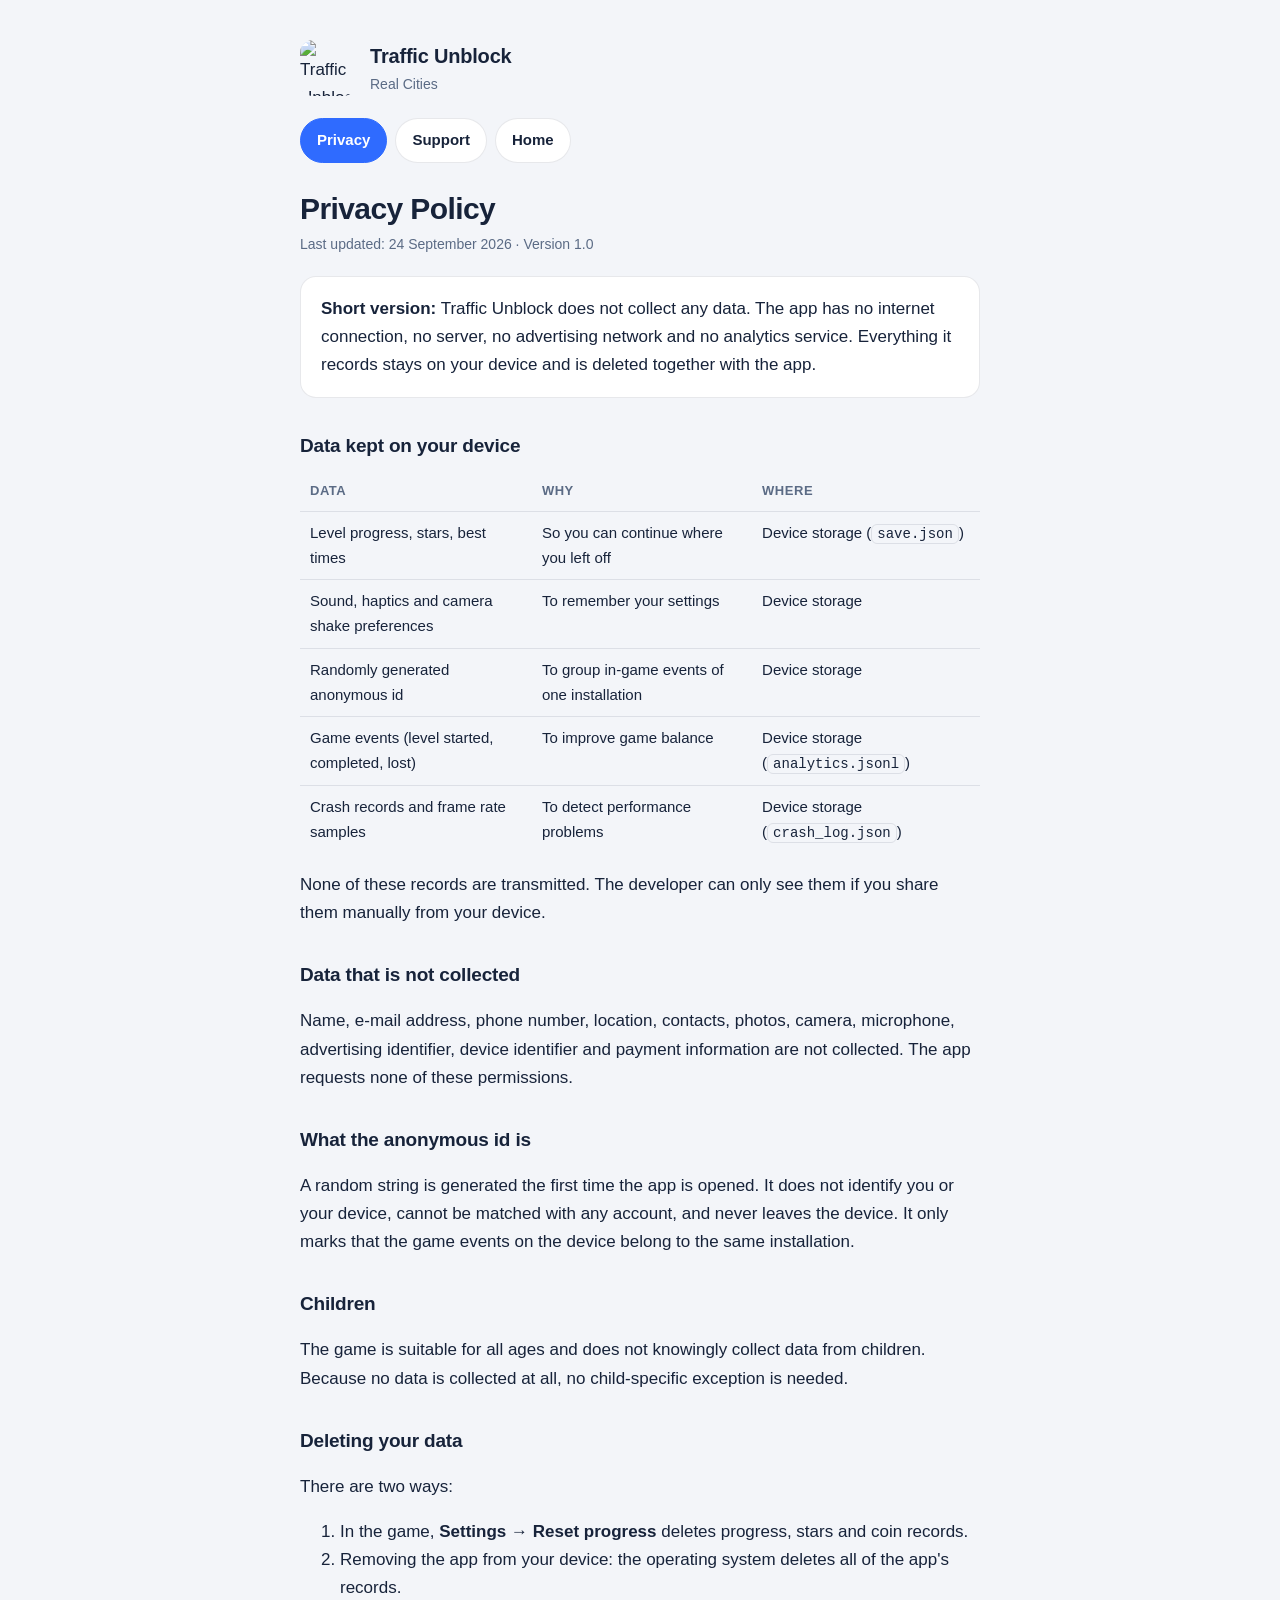
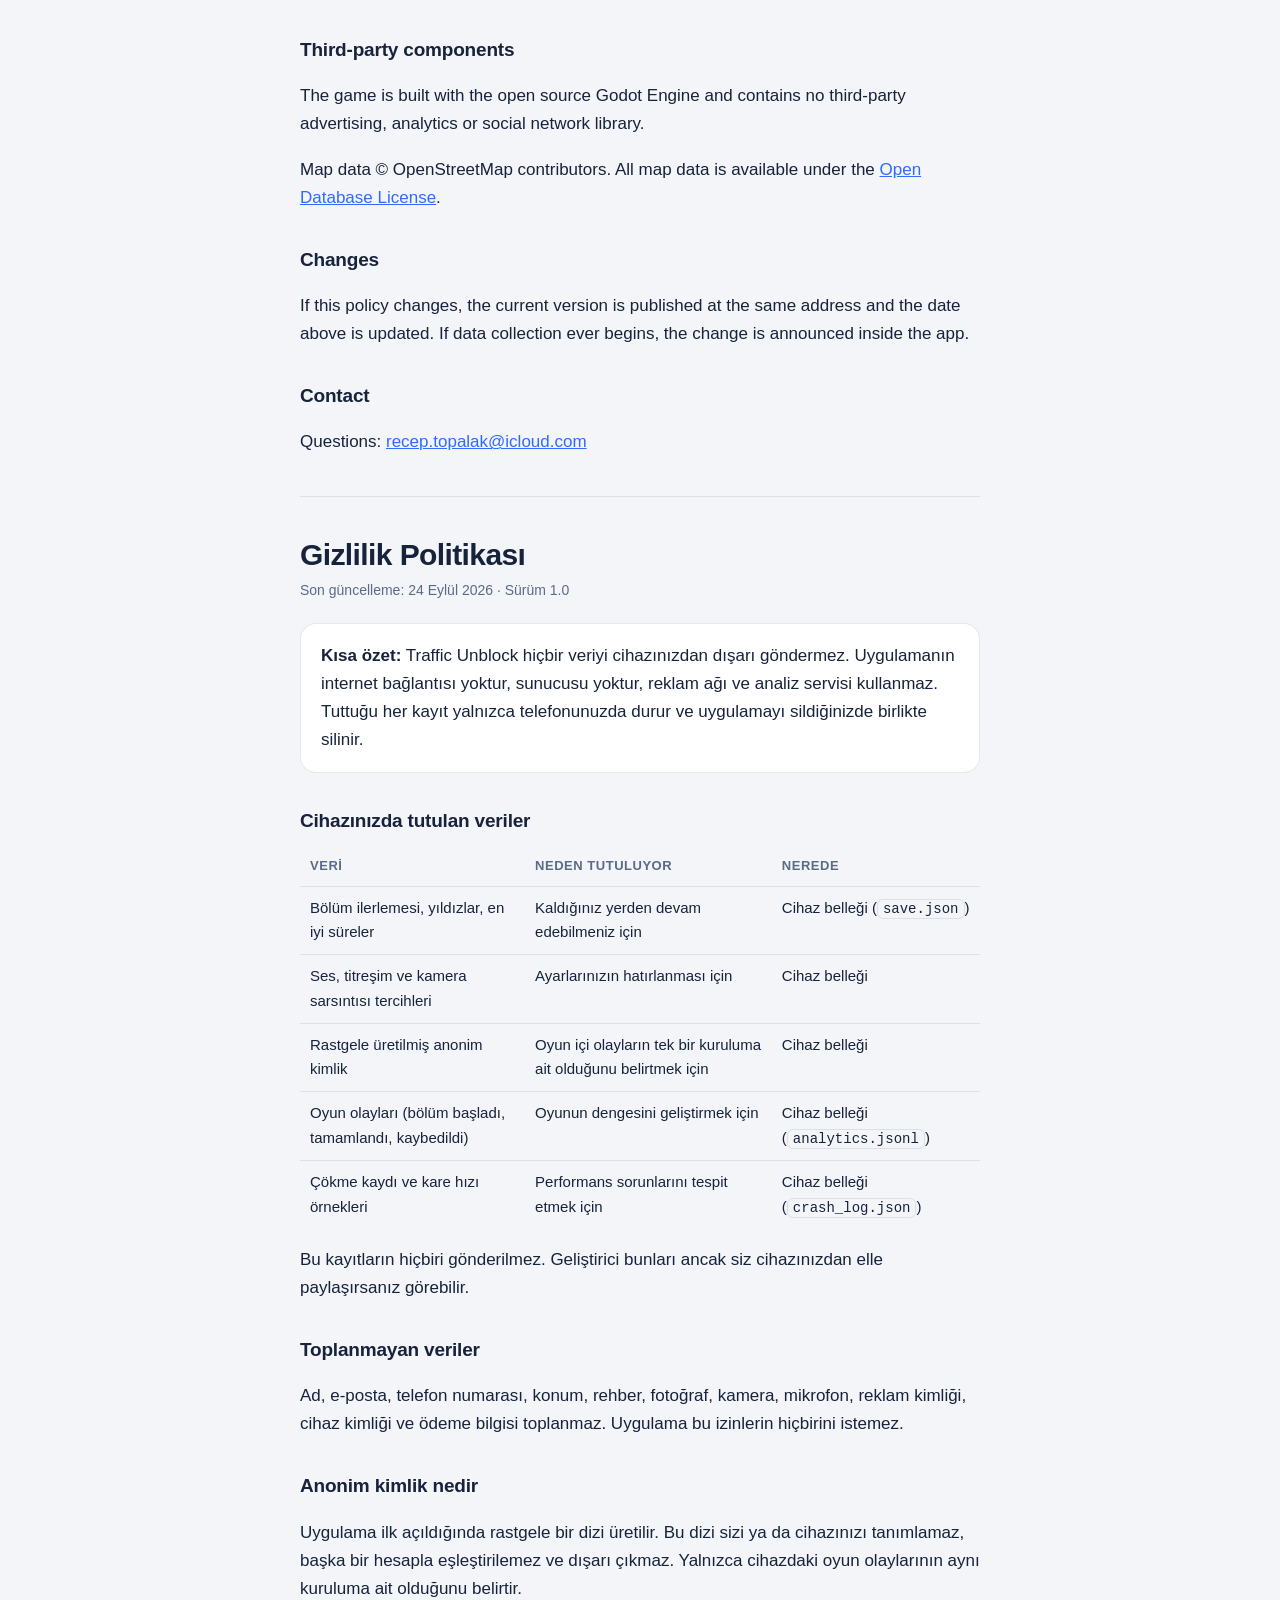
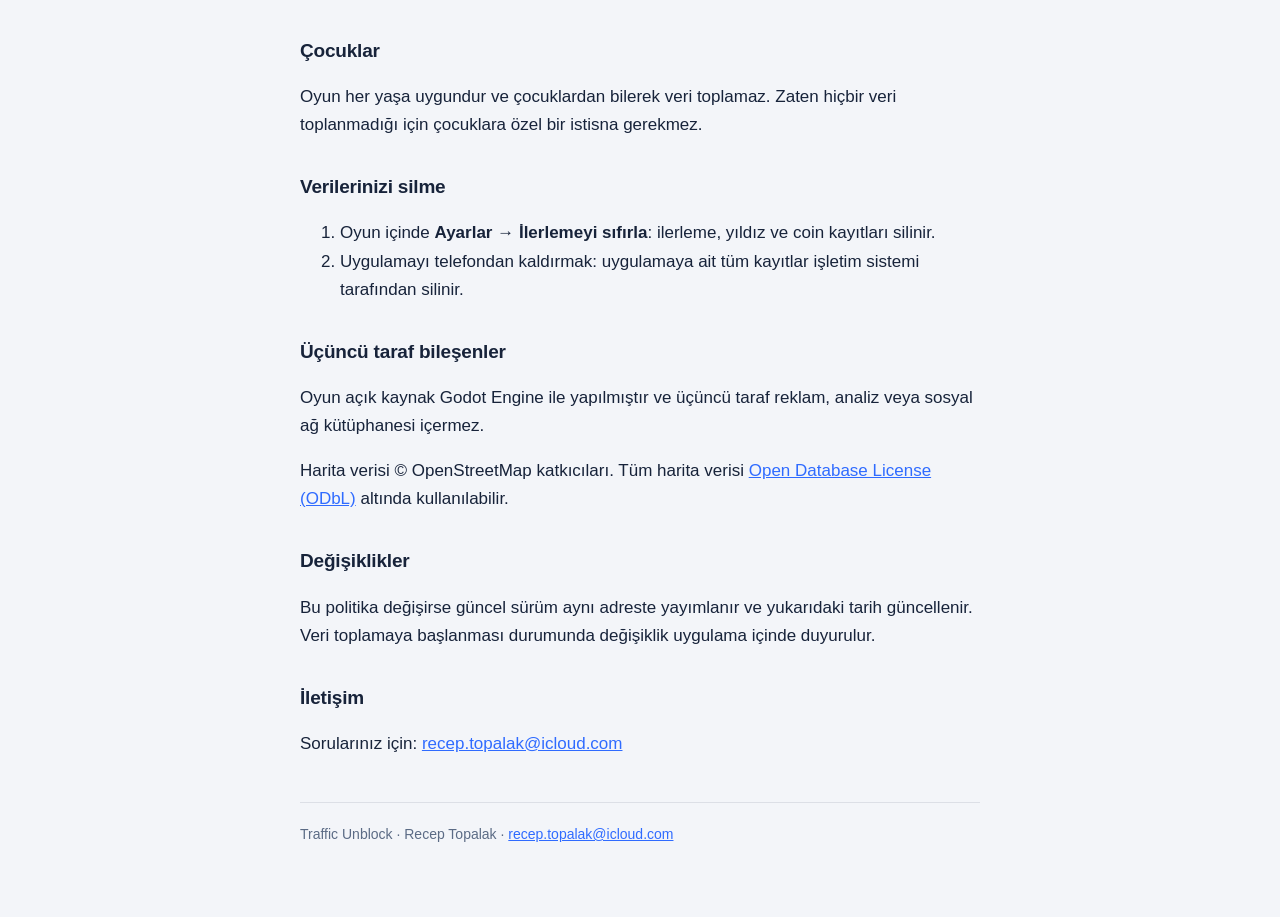
==== privacy.html @ cfedab11 "Traffic Unblock gizlilik ve destek sayfaları App Store listelemesi gizlilik politikası URL'si ve des" ====
<!DOCTYPE html>
<html lang="en">
<head>
<meta charset="utf-8">
<meta name="viewport" content="width=device-width, initial-scale=1">
<title>Privacy Policy — Traffic Unblock</title>
<link rel="icon" href="icon.png">
<link rel="stylesheet" href="style.css">
</head>
<body>
<div class="wrap">
<header>
  <img src="icon.png" alt="Traffic Unblock">
  <div><div class="t">Traffic Unblock</div><div class="s">Real Cities</div></div>
</header>

<nav class="nav"><a class="on" href="privacy.html">Privacy</a><a href="support.html">Support</a><a href="index.html">Home</a></nav>

<h1>Privacy Policy</h1>
<p class="upd">Last updated: 24 September 2026 &middot; Version 1.0</p>

<div class="card">
<strong>Short version:</strong> Traffic Unblock does not collect any data. The app has no
internet connection, no server, no advertising network and no analytics service. Everything it
records stays on your device and is deleted together with the app.
</div>

<h2>Data kept on your device</h2>
<table>
<tr><th>Data</th><th>Why</th><th>Where</th></tr>
<tr><td>Level progress, stars, best times</td><td>So you can continue where you left off</td><td>Device storage (<code>save.json</code>)</td></tr>
<tr><td>Sound, haptics and camera shake preferences</td><td>To remember your settings</td><td>Device storage</td></tr>
<tr><td>Randomly generated anonymous id</td><td>To group in-game events of one installation</td><td>Device storage</td></tr>
<tr><td>Game events (level started, completed, lost)</td><td>To improve game balance</td><td>Device storage (<code>analytics.jsonl</code>)</td></tr>
<tr><td>Crash records and frame rate samples</td><td>To detect performance problems</td><td>Device storage (<code>crash_log.json</code>)</td></tr>
</table>
<p>None of these records are transmitted. The developer can only see them if you share them
manually from your device.</p>

<h2>Data that is not collected</h2>
<p>Name, e-mail address, phone number, location, contacts, photos, camera, microphone,
advertising identifier, device identifier and payment information are not collected. The app
requests none of these permissions.</p>

<h2>What the anonymous id is</h2>
<p>A random string is generated the first time the app is opened. It does not identify you or
your device, cannot be matched with any account, and never leaves the device. It only marks
that the game events on the device belong to the same installation.</p>

<h2>Children</h2>
<p>The game is suitable for all ages and does not knowingly collect data from children. Because
no data is collected at all, no child-specific exception is needed.</p>

<h2>Deleting your data</h2>
<p>There are two ways:</p>
<ol>
<li>In the game, <strong>Settings &rarr; Reset progress</strong> deletes progress, stars and coin records.</li>
<li>Removing the app from your device: the operating system deletes all of the app's records.</li>
</ol>

<h2>Third-party components</h2>
<p>The game is built with the open source Godot Engine and contains no third-party advertising,
analytics or social network library.</p>
<p>Map data &copy; OpenStreetMap contributors. All map data is available under the
<a href="https://www.openstreetmap.org/copyright">Open Database License</a>.</p>

<h2>Changes</h2>
<p>If this policy changes, the current version is published at the same address and the date
above is updated. If data collection ever begins, the change is announced inside the app.</p>

<h2>Contact</h2>
<p>Questions: <a href="mailto:recep.topalak@icloud.com">recep.topalak@icloud.com</a></p>

<hr style="border:0;border-top:1px solid var(--line);margin:40px 0">

<h1 id="tr" lang="tr">Gizlilik Politikası</h1>
<div lang="tr">
<p class="upd">Son güncelleme: 24 Eylül 2026 &middot; Sürüm 1.0</p>

<div class="card">
<strong>Kısa özet:</strong> Traffic Unblock hiçbir veriyi cihazınızdan dışarı göndermez.
Uygulamanın internet bağlantısı yoktur, sunucusu yoktur, reklam ağı ve analiz servisi kullanmaz.
Tuttuğu her kayıt yalnızca telefonunuzda durur ve uygulamayı sildiğinizde birlikte silinir.
</div>

<h2>Cihazınızda tutulan veriler</h2>
<table>
<tr><th>Veri</th><th>Neden tutuluyor</th><th>Nerede</th></tr>
<tr><td>Bölüm ilerlemesi, yıldızlar, en iyi süreler</td><td>Kaldığınız yerden devam edebilmeniz için</td><td>Cihaz belleği (<code>save.json</code>)</td></tr>
<tr><td>Ses, titreşim ve kamera sarsıntısı tercihleri</td><td>Ayarlarınızın hatırlanması için</td><td>Cihaz belleği</td></tr>
<tr><td>Rastgele üretilmiş anonim kimlik</td><td>Oyun içi olayların tek bir kuruluma ait olduğunu belirtmek için</td><td>Cihaz belleği</td></tr>
<tr><td>Oyun olayları (bölüm başladı, tamamlandı, kaybedildi)</td><td>Oyunun dengesini geliştirmek için</td><td>Cihaz belleği (<code>analytics.jsonl</code>)</td></tr>
<tr><td>Çökme kaydı ve kare hızı örnekleri</td><td>Performans sorunlarını tespit etmek için</td><td>Cihaz belleği (<code>crash_log.json</code>)</td></tr>
</table>
<p>Bu kayıtların hiçbiri gönderilmez. Geliştirici bunları ancak siz cihazınızdan elle
paylaşırsanız görebilir.</p>

<h2>Toplanmayan veriler</h2>
<p>Ad, e-posta, telefon numarası, konum, rehber, fotoğraf, kamera, mikrofon, reklam kimliği,
cihaz kimliği ve ödeme bilgisi toplanmaz. Uygulama bu izinlerin hiçbirini istemez.</p>

<h2>Anonim kimlik nedir</h2>
<p>Uygulama ilk açıldığında rastgele bir dizi üretilir. Bu dizi sizi ya da cihazınızı
tanımlamaz, başka bir hesapla eşleştirilemez ve dışarı çıkmaz. Yalnızca cihazdaki oyun
olaylarının aynı kuruluma ait olduğunu belirtir.</p>

<h2>Çocuklar</h2>
<p>Oyun her yaşa uygundur ve çocuklardan bilerek veri toplamaz. Zaten hiçbir veri toplanmadığı
için çocuklara özel bir istisna gerekmez.</p>

<h2>Verilerinizi silme</h2>
<ol>
<li>Oyun içinde <strong>Ayarlar &rarr; İlerlemeyi sıfırla</strong>: ilerleme, yıldız ve coin kayıtları silinir.</li>
<li>Uygulamayı telefondan kaldırmak: uygulamaya ait tüm kayıtlar işletim sistemi tarafından silinir.</li>
</ol>

<h2>Üçüncü taraf bileşenler</h2>
<p>Oyun açık kaynak Godot Engine ile yapılmıştır ve üçüncü taraf reklam, analiz veya sosyal ağ
kütüphanesi içermez.</p>
<p>Harita verisi &copy; OpenStreetMap katkıcıları. Tüm harita verisi
<a href="https://www.openstreetmap.org/copyright">Open Database License (ODbL)</a> altında
kullanılabilir.</p>

<h2>Değişiklikler</h2>
<p>Bu politika değişirse güncel sürüm aynı adreste yayımlanır ve yukarıdaki tarih güncellenir.
Veri toplamaya başlanması durumunda değişiklik uygulama içinde duyurulur.</p>

<h2>İletişim</h2>
<p>Sorularınız için: <a href="mailto:recep.topalak@icloud.com">recep.topalak@icloud.com</a></p>
</div>

<footer>Traffic Unblock &middot; Recep Topalak &middot; <a href="mailto:recep.topalak@icloud.com">recep.topalak@icloud.com</a></footer>
</div>
</body>
</html>
---- style.css ----
/* Traffic Unblock — yasal sayfalar. Oyunun paleti: PRIMARY #2F6BFF, koyu #17233A, kağıt #F3F5F9 */
:root{--ink:#17233A;--muted:#5B6B85;--paper:#F3F5F9;--card:#FFFFFF;--primary:#2F6BFF;--line:rgba(23,35,58,.10)}
@media (prefers-color-scheme:dark){:root{--ink:#EEF2F8;--muted:#9AA8BF;--paper:#101828;--card:#17233A;--line:rgba(255,255,255,.12)}}
*{box-sizing:border-box}
body{margin:0;background:var(--paper);color:var(--ink);
  font:400 17px/1.65 -apple-system,BlinkMacSystemFont,"Segoe UI",Roboto,Helvetica,Arial,sans-serif;
  -webkit-text-size-adjust:100%}
.wrap{max-width:720px;margin:0 auto;padding:40px 20px 72px}
header{display:flex;align-items:center;gap:14px;margin-bottom:8px}
header img{width:56px;height:56px;border-radius:13px;display:block}
header .t{font-weight:700;font-size:20px;letter-spacing:-.01em}
header .s{color:var(--muted);font-size:14px}
h1{font-size:30px;line-height:1.2;letter-spacing:-.02em;margin:28px 0 6px}
h2{font-size:19px;letter-spacing:-.01em;margin:32px 0 8px}
.upd{color:var(--muted);font-size:14px;margin:0 0 4px}
.card{background:var(--card);border:1px solid var(--line);border-radius:16px;padding:18px 20px;margin:20px 0}
table{width:100%;border-collapse:collapse;font-size:15px;margin:10px 0}
th,td{text-align:left;padding:9px 10px;border-bottom:1px solid var(--line);vertical-align:top}
th{color:var(--muted);font-weight:600;font-size:13px;text-transform:uppercase;letter-spacing:.04em}
tr:last-child td{border-bottom:0}
a{color:var(--primary)}
code{background:var(--paper);border:1px solid var(--line);border-radius:6px;padding:1px 5px;font-size:14px}
.nav{display:flex;gap:8px;flex-wrap:wrap;margin:22px 0 0}
.nav a{display:inline-block;padding:9px 16px;border-radius:999px;border:1px solid var(--line);
  background:var(--card);text-decoration:none;font-size:15px;font-weight:600;color:var(--ink)}
.nav a.on{background:var(--primary);border-color:var(--primary);color:#fff}
footer{margin-top:44px;padding-top:20px;border-top:1px solid var(--line);color:var(--muted);font-size:14px}
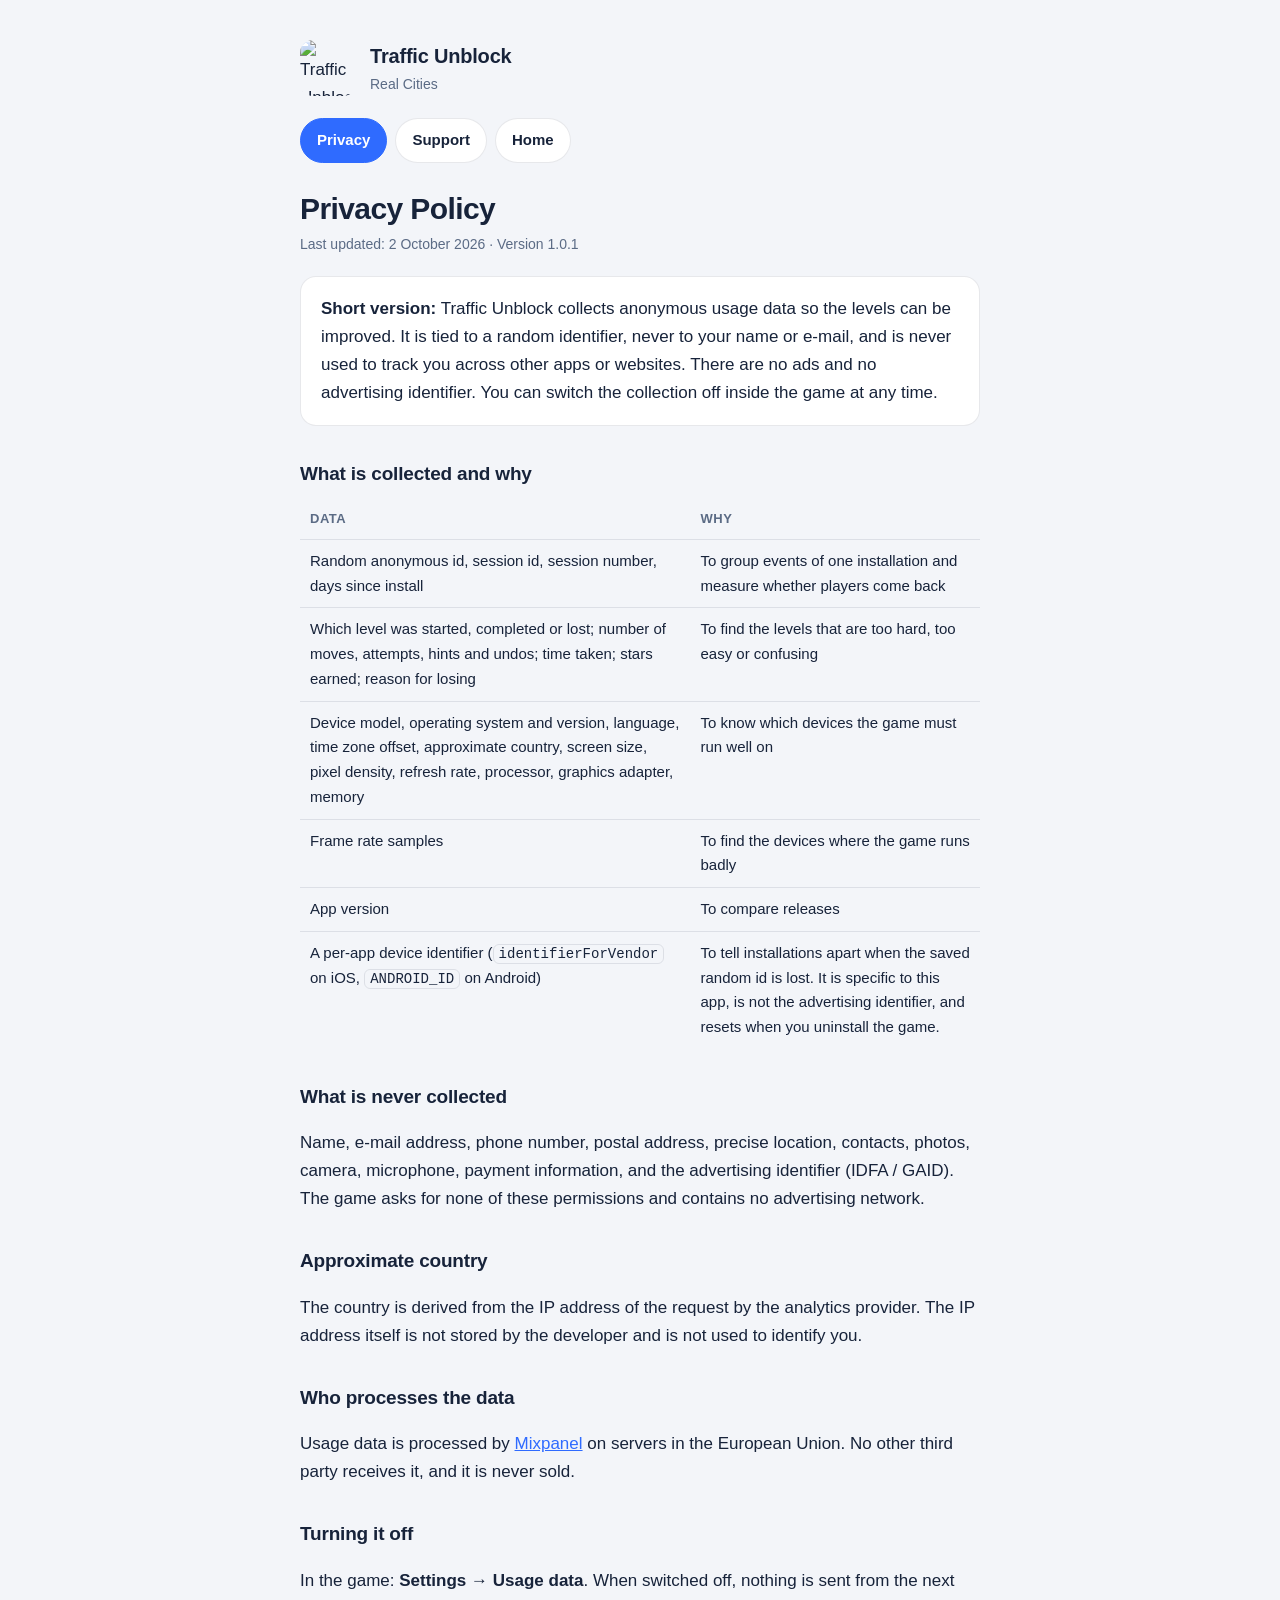
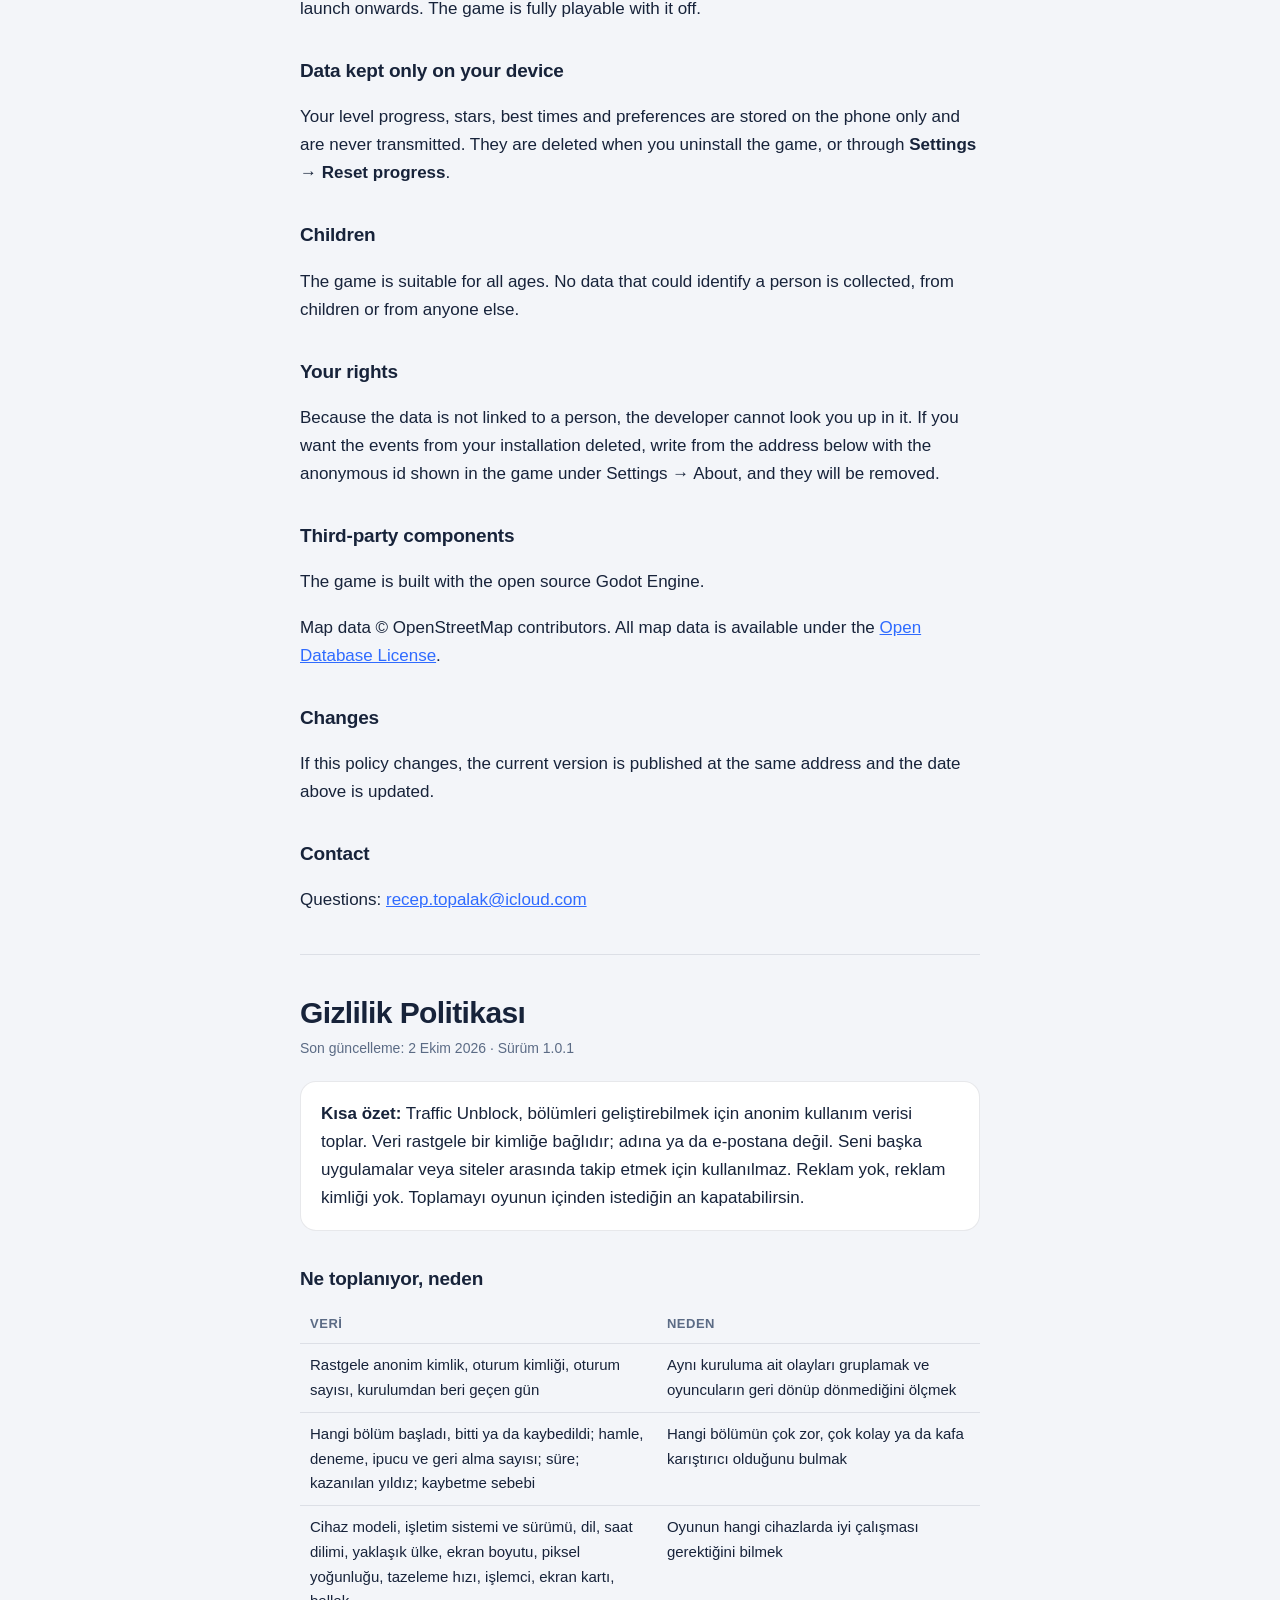
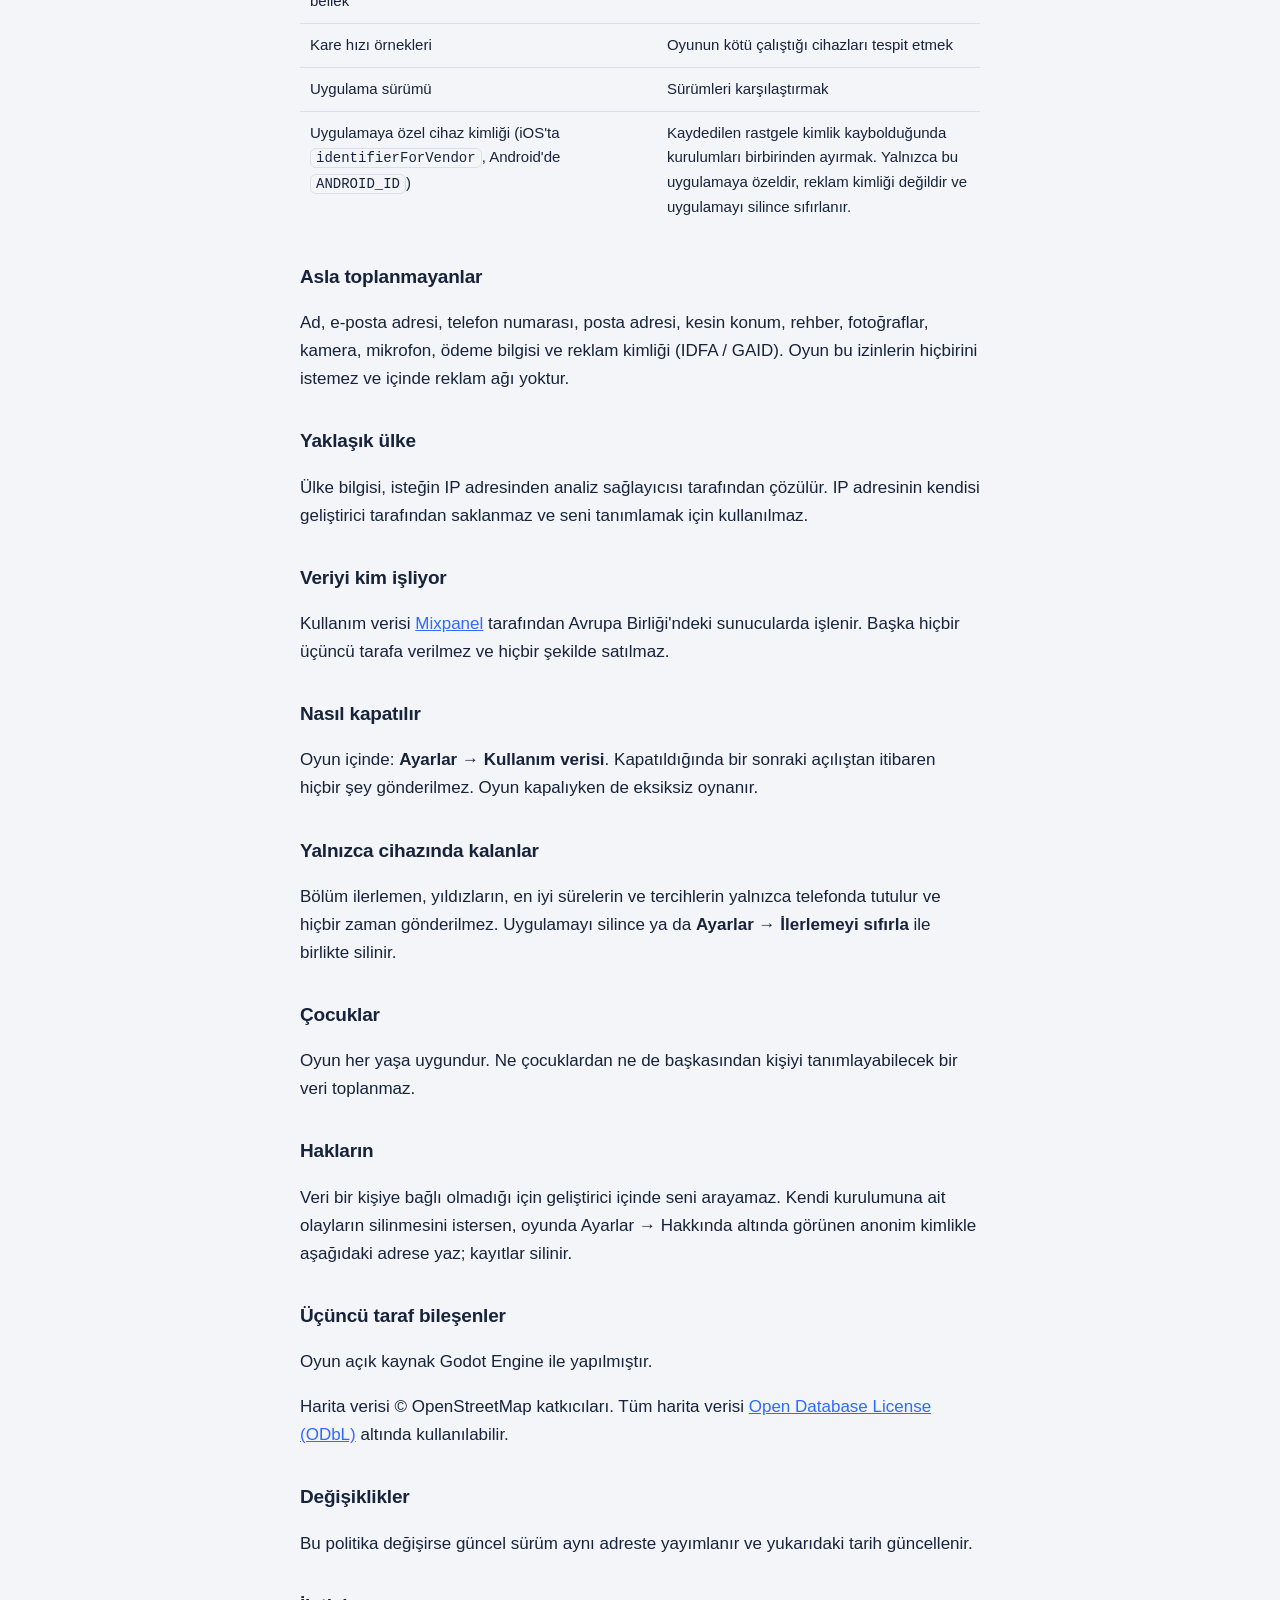
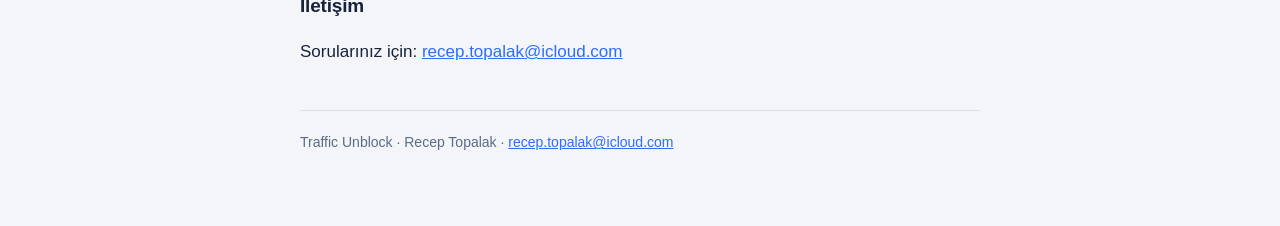
==== commit 46b38de6: "Gizlilik politikasi: anonim kullanim verisi toplanmaya basliyor Uygulama 1.0.1'den itibaren Mixpanel" ====
--- a/privacy.html
+++ b/privacy.html
@@ -17,56 +17,65 @@
 <nav class="nav"><a class="on" href="privacy.html">Privacy</a><a href="support.html">Support</a><a href="index.html">Home</a></nav>
 
 <h1>Privacy Policy</h1>
-<p class="upd">Last updated: 24 September 2026 &middot; Version 1.0</p>
+<p class="upd">Last updated: 2 October 2026 &middot; Version 1.0.1</p>
 
 <div class="card">
-<strong>Short version:</strong> Traffic Unblock does not collect any data. The app has no
-internet connection, no server, no advertising network and no analytics service. Everything it
-records stays on your device and is deleted together with the app.
+<strong>Short version:</strong> Traffic Unblock collects anonymous usage data so the levels can
+be improved. It is tied to a random identifier, never to your name or e-mail, and is never used
+to track you across other apps or websites. There are no ads and no advertising identifier. You
+can switch the collection off inside the game at any time.
 </div>
 
-<h2>Data kept on your device</h2>
+<h2>What is collected and why</h2>
 <table>
-<tr><th>Data</th><th>Why</th><th>Where</th></tr>
-<tr><td>Level progress, stars, best times</td><td>So you can continue where you left off</td><td>Device storage (<code>save.json</code>)</td></tr>
-<tr><td>Sound, haptics and camera shake preferences</td><td>To remember your settings</td><td>Device storage</td></tr>
-<tr><td>Randomly generated anonymous id</td><td>To group in-game events of one installation</td><td>Device storage</td></tr>
-<tr><td>Game events (level started, completed, lost)</td><td>To improve game balance</td><td>Device storage (<code>analytics.jsonl</code>)</td></tr>
-<tr><td>Crash records and frame rate samples</td><td>To detect performance problems</td><td>Device storage (<code>crash_log.json</code>)</td></tr>
+<tr><th>Data</th><th>Why</th></tr>
+<tr><td>Random anonymous id, session id, session number, days since install</td><td>To group events of one installation and measure whether players come back</td></tr>
+<tr><td>Which level was started, completed or lost; number of moves, attempts, hints and undos; time taken; stars earned; reason for losing</td><td>To find the levels that are too hard, too easy or confusing</td></tr>
+<tr><td>Device model, operating system and version, language, time zone offset, approximate country, screen size, pixel density, refresh rate, processor, graphics adapter, memory</td><td>To know which devices the game must run well on</td></tr>
+<tr><td>Frame rate samples</td><td>To find the devices where the game runs badly</td></tr>
+<tr><td>App version</td><td>To compare releases</td></tr>
+<tr><td>A per-app device identifier (<code>identifierForVendor</code> on iOS, <code>ANDROID_ID</code> on Android)</td><td>To tell installations apart when the saved random id is lost. It is specific to this app, is not the advertising identifier, and resets when you uninstall the game.</td></tr>
 </table>
-<p>None of these records are transmitted. The developer can only see them if you share them
-manually from your device.</p>
 
-<h2>Data that is not collected</h2>
-<p>Name, e-mail address, phone number, location, contacts, photos, camera, microphone,
-advertising identifier, device identifier and payment information are not collected. The app
-requests none of these permissions.</p>
+<h2>What is never collected</h2>
+<p>Name, e-mail address, phone number, postal address, precise location, contacts, photos, camera,
+microphone, payment information, and the advertising identifier (IDFA / GAID). The game asks for
+none of these permissions and contains no advertising network.</p>
 
-<h2>What the anonymous id is</h2>
-<p>A random string is generated the first time the app is opened. It does not identify you or
-your device, cannot be matched with any account, and never leaves the device. It only marks
-that the game events on the device belong to the same installation.</p>
+<h2>Approximate country</h2>
+<p>The country is derived from the IP address of the request by the analytics provider. The IP
+address itself is not stored by the developer and is not used to identify you.</p>
+
+<h2>Who processes the data</h2>
+<p>Usage data is processed by <a href="https://mixpanel.com/legal/privacy-policy/">Mixpanel</a>
+on servers in the European Union. No other third party receives it, and it is never sold.</p>
+
+<h2>Turning it off</h2>
+<p>In the game: <strong>Settings &rarr; Usage data</strong>. When switched off, nothing is sent
+from the next launch onwards. The game is fully playable with it off.</p>
+
+<h2>Data kept only on your device</h2>
+<p>Your level progress, stars, best times and preferences are stored on the phone only and are
+never transmitted. They are deleted when you uninstall the game, or through
+<strong>Settings &rarr; Reset progress</strong>.</p>
 
 <h2>Children</h2>
-<p>The game is suitable for all ages and does not knowingly collect data from children. Because
-no data is collected at all, no child-specific exception is needed.</p>
+<p>The game is suitable for all ages. No data that could identify a person is collected, from
+children or from anyone else.</p>
 
-<h2>Deleting your data</h2>
-<p>There are two ways:</p>
-<ol>
-<li>In the game, <strong>Settings &rarr; Reset progress</strong> deletes progress, stars and coin records.</li>
-<li>Removing the app from your device: the operating system deletes all of the app's records.</li>
-</ol>
+<h2>Your rights</h2>
+<p>Because the data is not linked to a person, the developer cannot look you up in it. If you want
+the events from your installation deleted, write from the address below with the anonymous id
+shown in the game under Settings &rarr; About, and they will be removed.</p>
 
 <h2>Third-party components</h2>
-<p>The game is built with the open source Godot Engine and contains no third-party advertising,
-analytics or social network library.</p>
+<p>The game is built with the open source Godot Engine.</p>
 <p>Map data &copy; OpenStreetMap contributors. All map data is available under the
 <a href="https://www.openstreetmap.org/copyright">Open Database License</a>.</p>
 
 <h2>Changes</h2>
-<p>If this policy changes, the current version is published at the same address and the date
-above is updated. If data collection ever begins, the change is announced inside the app.</p>
+<p>If this policy changes, the current version is published at the same address and the date above
+is updated.</p>
 
 <h2>Contact</h2>
 <p>Questions: <a href="mailto:recep.topalak@icloud.com">recep.topalak@icloud.com</a></p>
@@ -75,58 +84,70 @@
 
 <h1 id="tr" lang="tr">Gizlilik Politikası</h1>
 <div lang="tr">
-<p class="upd">Son güncelleme: 24 Eylül 2026 &middot; Sürüm 1.0</p>
+<p class="upd">Son güncelleme: 2 Ekim 2026 &middot; Sürüm 1.0.1</p>
 
 <div class="card">
-<strong>Kısa özet:</strong> Traffic Unblock hiçbir veriyi cihazınızdan dışarı göndermez.
-Uygulamanın internet bağlantısı yoktur, sunucusu yoktur, reklam ağı ve analiz servisi kullanmaz.
-Tuttuğu her kayıt yalnızca telefonunuzda durur ve uygulamayı sildiğinizde birlikte silinir.
+<strong>Kısa özet:</strong> Traffic Unblock, bölümleri geliştirebilmek için anonim kullanım verisi
+toplar. Veri rastgele bir kimliğe bağlıdır; adına ya da e-postana değil. Seni başka uygulamalar
+veya siteler arasında takip etmek için kullanılmaz. Reklam yok, reklam kimliği yok. Toplamayı
+oyunun içinden istediğin an kapatabilirsin.
 </div>
 
-<h2>Cihazınızda tutulan veriler</h2>
+<h2>Ne toplanıyor, neden</h2>
 <table>
-<tr><th>Veri</th><th>Neden tutuluyor</th><th>Nerede</th></tr>
-<tr><td>Bölüm ilerlemesi, yıldızlar, en iyi süreler</td><td>Kaldığınız yerden devam edebilmeniz için</td><td>Cihaz belleği (<code>save.json</code>)</td></tr>
-<tr><td>Ses, titreşim ve kamera sarsıntısı tercihleri</td><td>Ayarlarınızın hatırlanması için</td><td>Cihaz belleği</td></tr>
-<tr><td>Rastgele üretilmiş anonim kimlik</td><td>Oyun içi olayların tek bir kuruluma ait olduğunu belirtmek için</td><td>Cihaz belleği</td></tr>
-<tr><td>Oyun olayları (bölüm başladı, tamamlandı, kaybedildi)</td><td>Oyunun dengesini geliştirmek için</td><td>Cihaz belleği (<code>analytics.jsonl</code>)</td></tr>
-<tr><td>Çökme kaydı ve kare hızı örnekleri</td><td>Performans sorunlarını tespit etmek için</td><td>Cihaz belleği (<code>crash_log.json</code>)</td></tr>
+<tr><th>Veri</th><th>Neden</th></tr>
+<tr><td>Rastgele anonim kimlik, oturum kimliği, oturum sayısı, kurulumdan beri geçen gün</td><td>Aynı kuruluma ait olayları gruplamak ve oyuncuların geri dönüp dönmediğini ölçmek</td></tr>
+<tr><td>Hangi bölüm başladı, bitti ya da kaybedildi; hamle, deneme, ipucu ve geri alma sayısı; süre; kazanılan yıldız; kaybetme sebebi</td><td>Hangi bölümün çok zor, çok kolay ya da kafa karıştırıcı olduğunu bulmak</td></tr>
+<tr><td>Cihaz modeli, işletim sistemi ve sürümü, dil, saat dilimi, yaklaşık ülke, ekran boyutu, piksel yoğunluğu, tazeleme hızı, işlemci, ekran kartı, bellek</td><td>Oyunun hangi cihazlarda iyi çalışması gerektiğini bilmek</td></tr>
+<tr><td>Kare hızı örnekleri</td><td>Oyunun kötü çalıştığı cihazları tespit etmek</td></tr>
+<tr><td>Uygulama sürümü</td><td>Sürümleri karşılaştırmak</td></tr>
+<tr><td>Uygulamaya özel cihaz kimliği (iOS'ta <code>identifierForVendor</code>, Android'de <code>ANDROID_ID</code>)</td><td>Kaydedilen rastgele kimlik kaybolduğunda kurulumları birbirinden ayırmak. Yalnızca bu uygulamaya özeldir, reklam kimliği değildir ve uygulamayı silince sıfırlanır.</td></tr>
 </table>
-<p>Bu kayıtların hiçbiri gönderilmez. Geliştirici bunları ancak siz cihazınızdan elle
-paylaşırsanız görebilir.</p>
 
-<h2>Toplanmayan veriler</h2>
-<p>Ad, e-posta, telefon numarası, konum, rehber, fotoğraf, kamera, mikrofon, reklam kimliği,
-cihaz kimliği ve ödeme bilgisi toplanmaz. Uygulama bu izinlerin hiçbirini istemez.</p>
+<h2>Asla toplanmayanlar</h2>
+<p>Ad, e-posta adresi, telefon numarası, posta adresi, kesin konum, rehber, fotoğraflar, kamera,
+mikrofon, ödeme bilgisi ve reklam kimliği (IDFA / GAID). Oyun bu izinlerin hiçbirini istemez ve
+içinde reklam ağı yoktur.</p>
 
-<h2>Anonim kimlik nedir</h2>
-<p>Uygulama ilk açıldığında rastgele bir dizi üretilir. Bu dizi sizi ya da cihazınızı
-tanımlamaz, başka bir hesapla eşleştirilemez ve dışarı çıkmaz. Yalnızca cihazdaki oyun
-olaylarının aynı kuruluma ait olduğunu belirtir.</p>
+<h2>Yaklaşık ülke</h2>
+<p>Ülke bilgisi, isteğin IP adresinden analiz sağlayıcısı tarafından çözülür. IP adresinin kendisi
+geliştirici tarafından saklanmaz ve seni tanımlamak için kullanılmaz.</p>
+
+<h2>Veriyi kim işliyor</h2>
+<p>Kullanım verisi <a href="https://mixpanel.com/legal/privacy-policy/">Mixpanel</a> tarafından
+Avrupa Birliği'ndeki sunucularda işlenir. Başka hiçbir üçüncü tarafa verilmez ve hiçbir şekilde
+satılmaz.</p>
+
+<h2>Nasıl kapatılır</h2>
+<p>Oyun içinde: <strong>Ayarlar &rarr; Kullanım verisi</strong>. Kapatıldığında bir sonraki açılıştan
+itibaren hiçbir şey gönderilmez. Oyun kapalıyken de eksiksiz oynanır.</p>
+
+<h2>Yalnızca cihazında kalanlar</h2>
+<p>Bölüm ilerlemen, yıldızların, en iyi sürelerin ve tercihlerin yalnızca telefonda tutulur ve
+hiçbir zaman gönderilmez. Uygulamayı silince ya da <strong>Ayarlar &rarr; İlerlemeyi sıfırla</strong>
+ile birlikte silinir.</p>
 
 <h2>Çocuklar</h2>
-<p>Oyun her yaşa uygundur ve çocuklardan bilerek veri toplamaz. Zaten hiçbir veri toplanmadığı
-için çocuklara özel bir istisna gerekmez.</p>
+<p>Oyun her yaşa uygundur. Ne çocuklardan ne de başkasından kişiyi tanımlayabilecek bir veri
+toplanmaz.</p>
 
-<h2>Verilerinizi silme</h2>
-<ol>
-<li>Oyun içinde <strong>Ayarlar &rarr; İlerlemeyi sıfırla</strong>: ilerleme, yıldız ve coin kayıtları silinir.</li>
-<li>Uygulamayı telefondan kaldırmak: uygulamaya ait tüm kayıtlar işletim sistemi tarafından silinir.</li>
-</ol>
+<h2>Hakların</h2>
+<p>Veri bir kişiye bağlı olmadığı için geliştirici içinde seni arayamaz. Kendi kurulumuna ait
+olayların silinmesini istersen, oyunda Ayarlar &rarr; Hakkında altında görünen anonim kimlikle
+aşağıdaki adrese yaz; kayıtlar silinir.</p>
 
 <h2>Üçüncü taraf bileşenler</h2>
-<p>Oyun açık kaynak Godot Engine ile yapılmıştır ve üçüncü taraf reklam, analiz veya sosyal ağ
-kütüphanesi içermez.</p>
+<p>Oyun açık kaynak Godot Engine ile yapılmıştır.</p>
 <p>Harita verisi &copy; OpenStreetMap katkıcıları. Tüm harita verisi
 <a href="https://www.openstreetmap.org/copyright">Open Database License (ODbL)</a> altında
 kullanılabilir.</p>
 
 <h2>Değişiklikler</h2>
-<p>Bu politika değişirse güncel sürüm aynı adreste yayımlanır ve yukarıdaki tarih güncellenir.
-Veri toplamaya başlanması durumunda değişiklik uygulama içinde duyurulur.</p>
+<p>Bu politika değişirse güncel sürüm aynı adreste yayımlanır ve yukarıdaki tarih güncellenir.</p>
 
 <h2>İletişim</h2>
 <p>Sorularınız için: <a href="mailto:recep.topalak@icloud.com">recep.topalak@icloud.com</a></p>
+
 </div>
 
 <footer>Traffic Unblock &middot; Recep Topalak &middot; <a href="mailto:recep.topalak@icloud.com">recep.topalak@icloud.com</a></footer>
